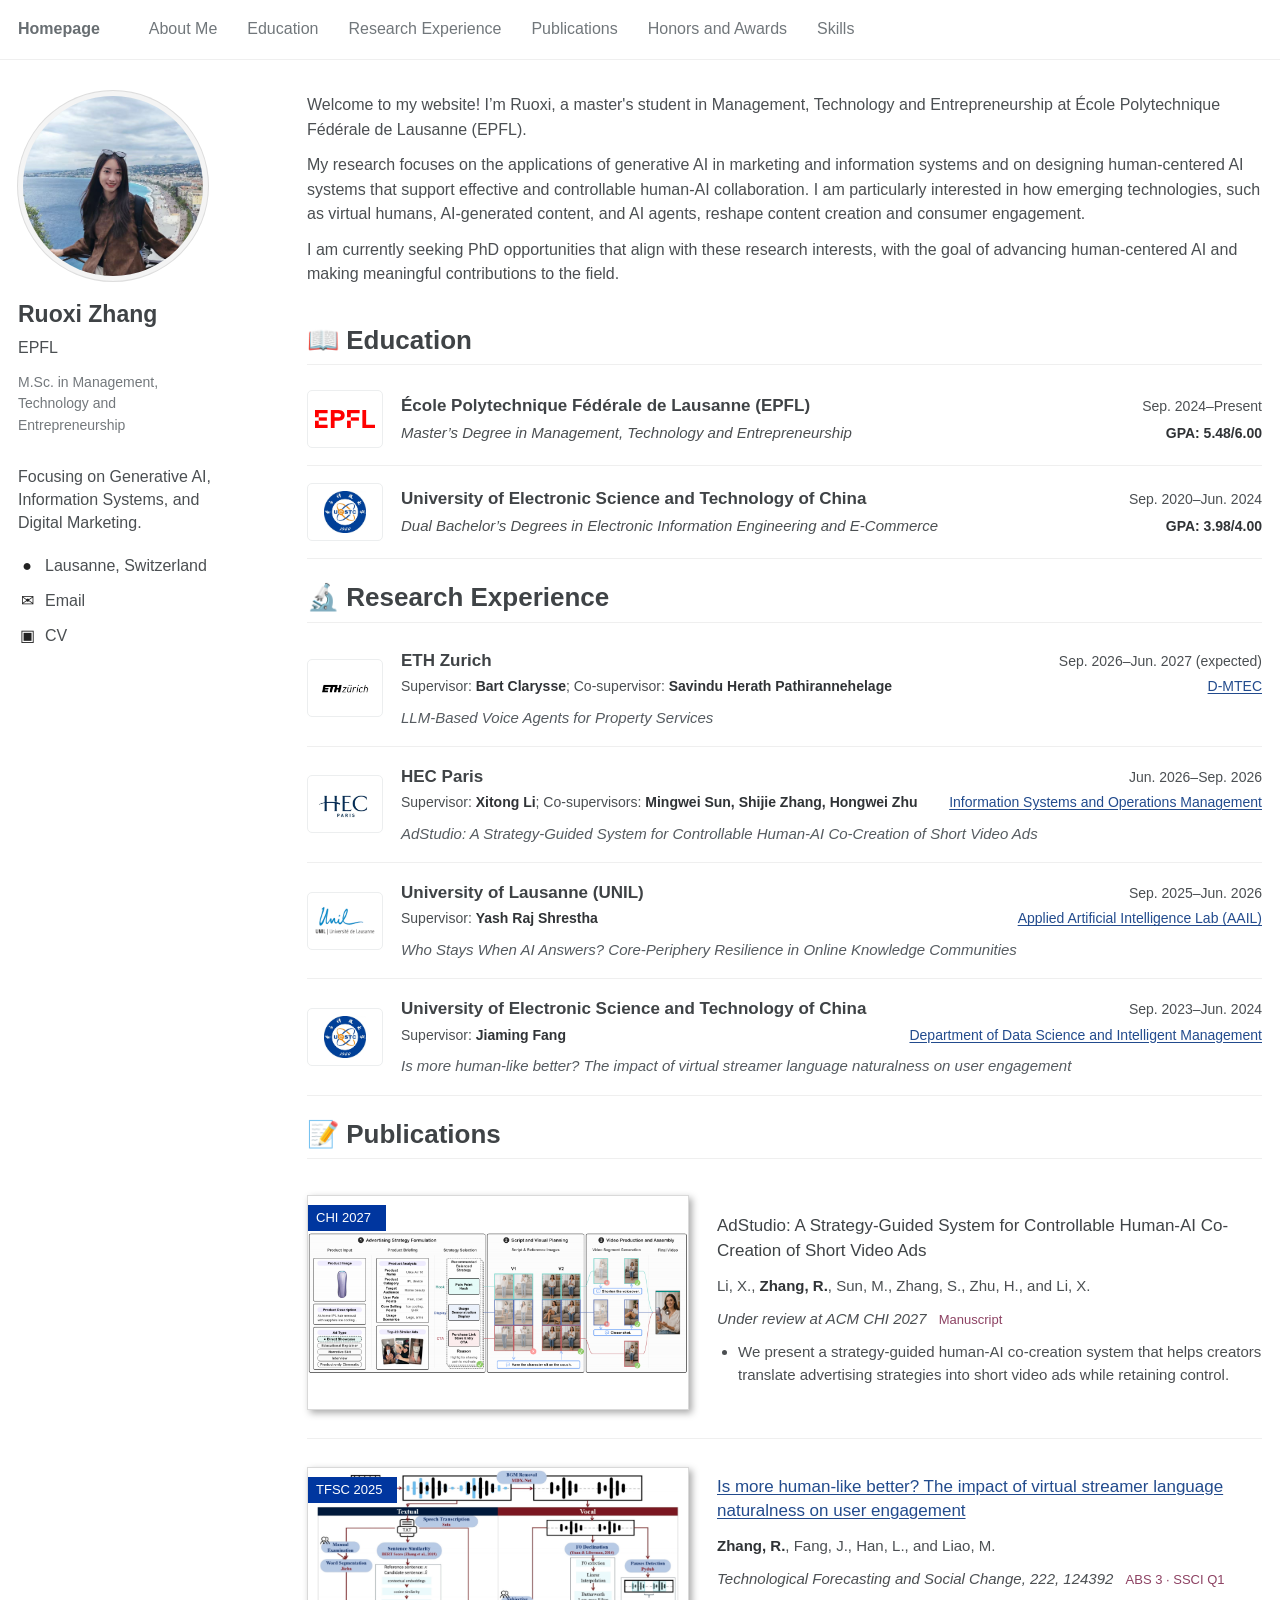
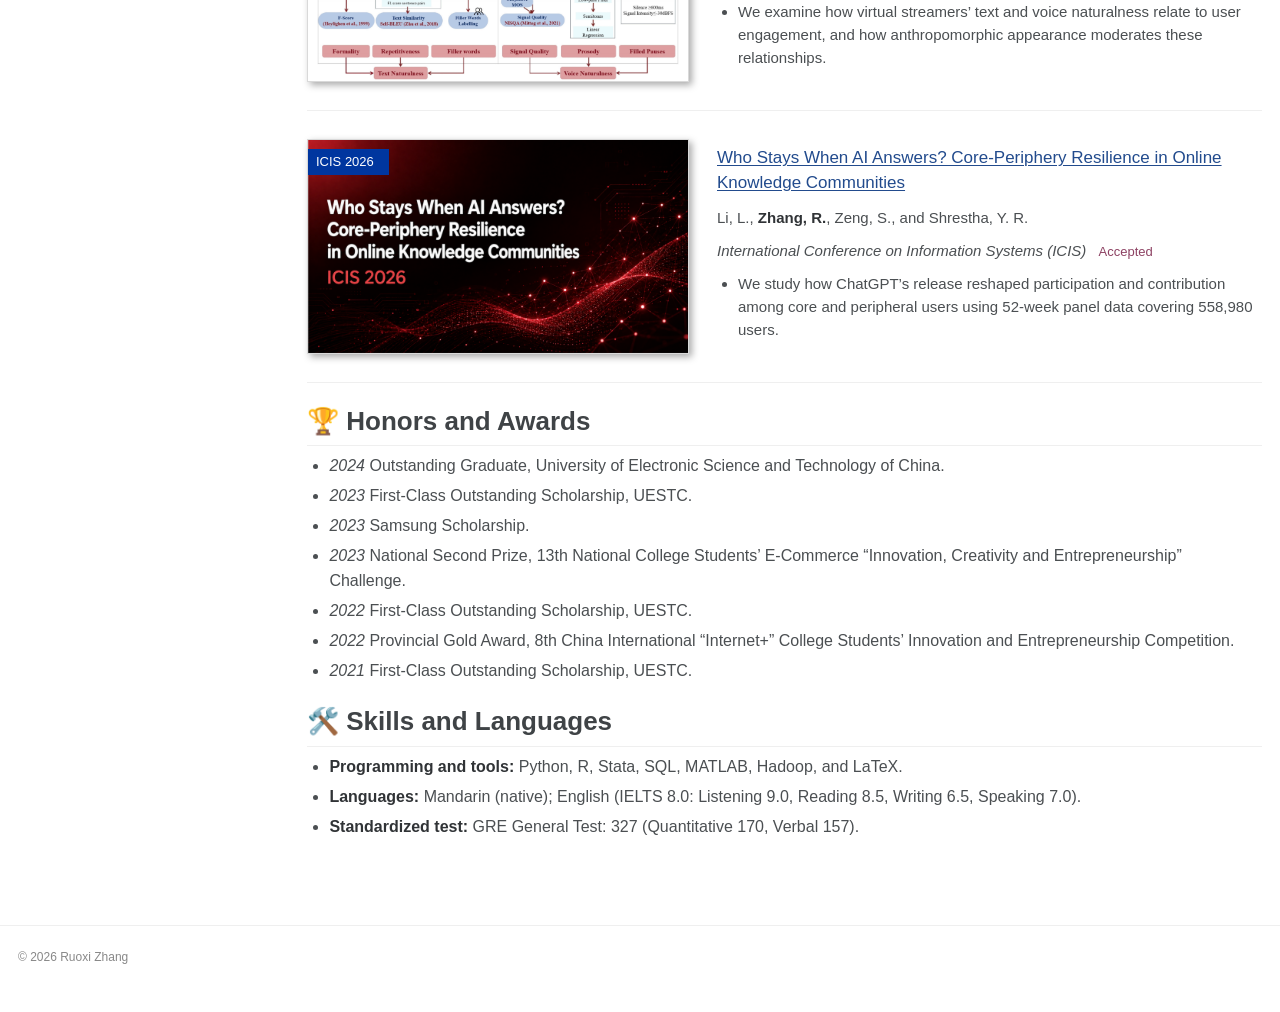
==== index.html @ 3015110b "Add files via upload" ====
<!doctype html><html lang="en"><head><meta charset="utf-8"><meta name="viewport" content="width=device-width,initial-scale=1"><meta name="description" content="Academic homepage of Ruoxi Zhang at EPFL"><title>Ruoxi Zhang - Homepage</title><link rel="icon" href="assets/favicon.svg" type="image/svg+xml"><link rel="stylesheet" href="assets/style.css"></head><body>
<header class="masthead"><nav class="greedy-nav" aria-label="Main navigation"><a class="home" href="#homepage">Homepage</a><a href="#about-me">About Me</a><a href="#education">Education</a><a href="#research">Research Experience</a><a href="#publications">Publications</a><a href="#awards">Honors and Awards</a><a href="#skills">Skills</a></nav></header>
<div id="homepage" class="layout">
  <aside class="sidebar"><div class="avatar"><img src="assets/profile.jpg" alt="Portrait of Ruoxi Zhang"></div><h2>Ruoxi Zhang</h2><p class="institution">EPFL</p><p class="degree">M.Sc. in Management, Technology and Entrepreneurship</p><p class="focus">Focusing on Generative AI, Information Systems, and Digital Marketing.</p><ul class="profile-links"><li><span>●</span>Lausanne, Switzerland</li><li><span>✉</span><a href="mailto:ruoxi.zhang@epfl.ch">Email</a></li><li><span>▣</span><a href="assets/CV_for_PHD_Application.pdf" target="_blank" rel="noopener noreferrer">CV</a></li></ul></aside>
  <main class="page-content">
    <section id="about-me" class="about"><p>Welcome to my website! I’m Ruoxi, a master's student in Management, Technology and Entrepreneurship at École Polytechnique Fédérale de Lausanne (EPFL).</p><p>My research focuses on the applications of generative AI in marketing and information systems and on designing human-centered AI systems that support effective and controllable human-AI collaboration. I am particularly interested in how emerging technologies, such as virtual humans, AI-generated content, and AI agents, reshape content creation and consumer engagement.</p><p>I am currently seeking PhD opportunities that align with these research interests, with the goal of advancing human-centered AI and making meaningful contributions to the field.</p></section>
    <section id="education"><h1>📖 Education</h1><article class="education-entry"><div class="education-logo epfl"><img src="assets/epfl-logo.svg" alt="École Polytechnique Fédérale de Lausanne (EPFL) logo"></div><div class="education-body"><div class="education-head"><h3>École Polytechnique Fédérale de Lausanne (EPFL)</h3><span>Sep. 2024–Present</span></div><div class="education-meta"><em>Master’s Degree in Management, Technology and Entrepreneurship</em><strong>GPA: 5.48/6.00</strong></div></div></article><article class="education-entry"><div class="education-logo uestc"><img src="assets/uestc-logo.png" alt="University of Electronic Science and Technology of China logo"></div><div class="education-body"><div class="education-head"><h3>University of Electronic Science and Technology of China</h3><span>Sep. 2020–Jun. 2024</span></div><div class="education-meta"><em>Dual Bachelor’s Degrees in Electronic Information Engineering and E-Commerce</em><strong>GPA: 3.98/4.00</strong></div></div></article></section>
    <section id="research"><h1>🔬 Research Experience</h1><article class="research-entry"><div class="research-logo eth"><img src="assets/eth-logo.png" alt="ETH Zurich logo"></div><div class="research-body"><div class="research-head"><h3>ETH Zurich</h3><span>Sep. 2026–Jun. 2027 (expected)</span></div><div class="research-meta"><span>Supervisor: <strong>Bart Clarysse</strong>; Co-supervisor: <strong>Savindu Herath Pathirannehelage</strong></span><span><a class="lab-link" href="https://mtec.ethz.ch/" target="_blank" rel="noopener noreferrer">D-MTEC</a></span></div><p class="research-project">LLM-Based Voice Agents for Property Services</p></div></article><article class="research-entry"><div class="research-logo hec"><img src="assets/hec-logo.png" alt="HEC Paris logo"></div><div class="research-body"><div class="research-head"><h3>HEC Paris</h3><span>Jun. 2026–Sep. 2026</span></div><div class="research-meta"><span>Supervisor: <strong>Xitong Li</strong>; Co-supervisors: <strong>Mingwei Sun, Shijie Zhang, Hongwei Zhu</strong></span><span><a class="lab-link" href="https://www.hec.edu/en/faculty-research/departments/information-systems-and-operations-management" target="_blank" rel="noopener noreferrer">Information Systems and Operations Management</a></span></div><p class="research-project">AdStudio: A Strategy-Guided System for Controllable Human-AI Co-Creation of Short Video Ads</p></div></article><article class="research-entry"><div class="research-logo unil"><img src="assets/unil-logo.png" alt="University of Lausanne (UNIL) logo"></div><div class="research-body"><div class="research-head"><h3>University of Lausanne (UNIL)</h3><span>Sep. 2025–Jun. 2026</span></div><div class="research-meta"><span>Supervisor: <strong>Yash Raj Shrestha</strong></span><span><a class="lab-link" href="https://wp.unil.ch/aail/" target="_blank" rel="noopener noreferrer">Applied Artificial Intelligence Lab (AAIL)</a></span></div><p class="research-project">Who Stays When AI Answers? Core-Periphery Resilience in Online Knowledge Communities</p></div></article><article class="research-entry"><div class="research-logo uestc"><img src="assets/uestc-logo.png" alt="University of Electronic Science and Technology of China logo"></div><div class="research-body"><div class="research-head"><h3>University of Electronic Science and Technology of China</h3><span>Sep. 2023–Jun. 2024</span></div><div class="research-meta"><span>Supervisor: <strong>Jiaming Fang</strong></span><span><a class="lab-link" href="https://en.uestc.edu.cn/Academics/Schools.htm" target="_blank" rel="noopener noreferrer">Department of Data Science and Intelligent Management</a></span></div><p class="research-project">Is more human-like better? The impact of virtual streamer language naturalness on user engagement</p></div></article></section>
    <section id="publications"><h1>📝 Publications</h1><article class="paper-box"><div class="paper-image adstudio"><span class="badge">CHI 2027</span><img src="assets/chi.png" alt="Visual overview for AdStudio: A Strategy-Guided System for Controllable Human-AI Co-Creation of Short Video Ads"></div><div class="paper-text"><h3>AdStudio: A Strategy-Guided System for Controllable Human-AI Co-Creation of Short Video Ads</h3><p>Li, X., <strong>Zhang, R.</strong>, Sun, M., Zhang, S., Zhu, H., and Li, X.</p><p><em>Under review at ACM CHI 2027</em> <span class="pub-note">Manuscript</span></p><ul><li>We present a strategy-guided human-AI co-creation system that helps creators translate advertising strategies into short video ads while retaining control.</li></ul></div></article><article class="paper-box"><div class="paper-image streamer"><span class="badge">TFSC 2025</span><img src="assets/tfsc.png" alt="Visual overview for Is more human-like better? The impact of virtual streamer language naturalness on user engagement"></div><div class="paper-text"><h3><a href="https://doi.org/10.1016/j.techfore.2025.124392" target="_blank" rel="noopener noreferrer">Is more human-like better? The impact of virtual streamer language naturalness on user engagement</a></h3><p><strong>Zhang, R.</strong>, Fang, J., Han, L., and Liao, M.</p><p><em>Technological Forecasting and Social Change, 222, 124392</em> <span class="pub-note">ABS 3 · SSCI Q1</span></p><ul><li>We examine how virtual streamers’ text and voice naturalness relate to user engagement, and how anthropomorphic appearance moderates these relationships.</li></ul></div></article><article class="paper-box"><div class="paper-image community"><span class="badge">ICIS 2026</span><img src="assets/icis.png" alt="Visual overview for Who Stays When AI Answers? Core-Periphery Resilience in Online Knowledge Communities"></div><div class="paper-text"><h3><a href="https://wp.unil.ch/aail/paper-accepted-who-stays-when-ai-answers-core-periphery-resilience-in-online-knowledge-communities/" target="_blank" rel="noopener noreferrer">Who Stays When AI Answers? Core-Periphery Resilience in Online Knowledge Communities</a></h3><p>Li, L., <strong>Zhang, R.</strong>, Zeng, S., and Shrestha, Y. R.</p><p><em>International Conference on Information Systems (ICIS)</em> <span class="pub-note">Accepted</span></p><ul><li>We study how ChatGPT’s release reshaped participation and contribution among core and peripheral users using 52-week panel data covering 558,980 users.</li></ul></div></article></section>
    <section id="awards"><h1>🏆 Honors and Awards</h1><ul><li><em>2024</em> Outstanding Graduate, University of Electronic Science and Technology of China.</li><li><em>2023</em> First-Class Outstanding Scholarship, UESTC.</li><li><em>2023</em> Samsung Scholarship.</li><li><em>2023</em> National Second Prize, 13th National College Students’ E-Commerce “Innovation, Creativity and Entrepreneurship” Challenge.</li><li><em>2022</em> First-Class Outstanding Scholarship, UESTC.</li><li><em>2022</em> Provincial Gold Award, 8th China International “Internet+” College Students’ Innovation and Entrepreneurship Competition.</li><li><em>2021</em> First-Class Outstanding Scholarship, UESTC.</li></ul></section>
    <section id="skills"><h1>🛠️ Skills and Languages</h1><ul><li><strong>Programming and tools:</strong> Python, R, Stata, SQL, MATLAB, Hadoop, and LaTeX.</li><li><strong>Languages:</strong> Mandarin (native); English (IELTS 8.0: Listening 9.0, Reading 8.5, Writing 6.5, Speaking 7.0).</li><li><strong>Standardized test:</strong> GRE General Test: 327 (Quantitative 170, Verbal 157).</li></ul></section>
  </main>
</div>
<footer>© 2026 Ruoxi Zhang</footer></body></html>
---- assets/style.css ----
:root{--text:#4b4f52;--heading:#3f4346;--blue:#224b8d;--line:#efefef;--font:'Trebuchet MS',Helvetica,sans-serif}
*{box-sizing:border-box}html{scroll-behavior:smooth;scroll-padding-top:74px}body{margin:0;background:#fff;color:var(--text);font-family:var(--font);font-size:16px;line-height:1.55}a{color:var(--blue);text-decoration:underline;text-underline-offset:2px}a:hover{color:#102c59}p{margin:0 0 .65em}strong{color:#303336}ul{margin:.4em 0 1em;padding-left:1.4em}li{margin:.32em 0}h1,h2,h3,h4{color:var(--heading)}
.masthead{position:sticky;top:0;z-index:20;background:#fff;border-bottom:1px solid var(--line)}.greedy-nav{display:flex;align-items:center;gap:0;max-width:1280px;margin:0 auto;padding:7px 18px;overflow-x:auto;white-space:nowrap}.greedy-nav a{display:block;margin:0 15px;padding:10px 0;color:#71777b;text-decoration:none}.greedy-nav a:hover{color:#333}.greedy-nav .home{margin-left:0;margin-right:34px;font-weight:700;color:#686e72}
.layout{display:grid;grid-template-columns:245px minmax(0,1fr);gap:44px;max-width:1280px;margin:0 auto;padding:30px 18px 70px}.sidebar{position:sticky;top:91px;align-self:start}.avatar{display:flex;align-items:center;justify-content:center;width:190px;height:190px;border:5px solid #f4f4f4;border-radius:50%;background:linear-gradient(145deg,#d9e5ef,#8ea9bd);color:white;font-size:48px;font-weight:700;letter-spacing:-3px;box-shadow:0 0 0 1px #ddd}.sidebar h2{margin:16px 0 4px;font-size:23px}.sidebar p{max-width:205px}.institution{font-size:16px}.degree{color:#73787c;font-size:14px}.focus{margin-top:28px;line-height:1.45}.profile-links{list-style:none;padding:0;margin-top:20px}.profile-links li{display:flex;align-items:center;gap:9px;margin:10px 0}.profile-links span{width:18px;color:#222;text-align:center}.profile-links a{color:inherit;text-decoration:none}.profile-links a:hover{text-decoration:underline}
.page-content{min-width:0}.about{padding:3px 0 4px;font-size:16px}.page-content section{scroll-margin-top:74px}.page-content h1{margin:22px 0 8px;padding-bottom:8px;border-bottom:1px solid var(--line);font-size:26px;line-height:1.25}.news-list{margin-top:10px}.news-list em{display:inline-block;min-width:68px}.paper-box{display:flex;align-items:center;gap:28px;padding:28px 0;border-bottom:1px solid var(--line)}.paper-visual{position:relative;flex:0 0 40%;min-height:205px;overflow:hidden;border:1px solid #d9d9d9;background:#fafafa;box-shadow:3px 3px 7px #aaa}.badge{position:absolute;z-index:3;top:9px;left:-7px;padding:3px 15px;color:#fff;background:#00369f;font-size:13px}.mini-title{position:absolute;top:47px;left:20px;right:20px;color:#39434b;font-size:15px;font-weight:700;line-height:1.25}.diagram{position:absolute;left:20px;right:20px;bottom:21px;height:88px;border-top:1px solid #cfd7dd;background:linear-gradient(180deg,#fff,#edf2f5)}.diagram i{position:absolute;bottom:14px;width:44px;height:44px;border-radius:4px;background:#86a8bf}.diagram i:nth-child(1){left:7%}.diagram i:nth-child(2){left:40%;height:60px;background:#d29a80}.diagram i:nth-child(3){right:7%;height:35px;background:#809d81}.diagram b{position:absolute;top:41px;width:20%;height:2px;background:#5e6c75}.diagram b:nth-of-type(1){left:23%}.diagram b:nth-of-type(2){right:23%}.community .diagram i{border-radius:50%;width:38px;height:38px}.community .diagram i:nth-child(2){height:55px;width:55px}.community .diagram b{transform:rotate(-8deg)}.danmu .diagram{background:repeating-linear-gradient(0deg,#fff 0,#fff 18px,#e8edf0 19px)}.danmu .diagram i{bottom:22px;width:8px;border-radius:8px;background:#356a9a}.danmu .diagram i:nth-child(1){left:16%;height:25px}.danmu .diagram i:nth-child(2){left:45%;height:64px;background:#e08364}.danmu .diagram i:nth-child(3){right:16%;height:45px;background:#6f9a73}.adstudio .diagram i{width:25%;height:48px;border:2px solid #7397b2;background:#dfeaf2}.adstudio .diagram i:nth-child(1){left:2%}.adstudio .diagram i:nth-child(2){left:38%;height:48px;background:#f1e1cf;border-color:#c69a70}.adstudio .diagram i:nth-child(3){right:2%;height:48px;background:#e1eadf;border-color:#819b77}.paper-text{flex:1;min-width:0}.paper-text h3{margin:0 0 10px;font-size:17px;font-weight:400;line-height:1.45}.paper-text p{font-size:15px}.paper-text ul{font-size:15px;margin-bottom:0}.pub-note{margin-left:8px;color:#8d4263;font-size:13px}.research-entry{padding:20px 0;border-bottom:1px solid var(--line)}.research-head,.research-meta{display:flex;justify-content:space-between;gap:20px}.research-head h3{margin:0;font-size:17px}.research-head span,.research-meta{font-size:14px}.research-meta{margin:3px 0 10px}.research-entry h4{margin:7px 0;font-size:16px;font-style:italic}.research-entry ul{font-size:15px}footer{max-width:1280px;margin:0 auto;padding:22px 18px 45px;border-top:1px solid var(--line);color:#888;font-size:12px}
@media(max-width:924px){html{scroll-padding-top:64px}.greedy-nav{padding:5px 14px}.greedy-nav a{margin:0 11px;font-size:14px}.greedy-nav .home{margin-right:16px}.layout{display:block;padding:22px 20px 55px}.sidebar{position:static;display:grid;grid-template-columns:120px 1fr;gap:0 20px;margin-bottom:24px}.avatar{grid-row:1/6;width:120px;height:120px;font-size:32px}.sidebar h2{margin:7px 0 1px}.sidebar p{max-width:none;margin-bottom:2px}.sidebar .degree{font-size:13px}.sidebar .focus{margin-top:8px}.profile-links{grid-column:1/-1;display:flex;flex-wrap:wrap;gap:4px 20px;margin:13px 0 0}.about{padding-top:0}.paper-box{align-items:flex-start}.paper-visual{min-height:180px}}
@media(max-width:680px){body{font-size:15px}.layout{padding-left:15px;padding-right:15px}.sidebar{grid-template-columns:95px 1fr;gap:0 14px}.avatar{width:95px;height:95px;font-size:26px}.sidebar h2{font-size:20px}.sidebar .focus{grid-column:1/-1;margin-top:15px}.paper-box{display:block;padding:22px 0}.paper-visual{width:100%;min-height:190px;margin-bottom:18px}.research-head,.research-meta{display:block}.research-head span,.research-meta span{display:block;margin-top:3px}.page-content h1{font-size:23px}.news-list{padding-left:1.25em}.news-list em{min-width:52px}.profile-links{font-size:14px}}
@media(prefers-reduced-motion:reduce){html{scroll-behavior:auto}}@media print{.masthead{position:static}.layout{display:block}.sidebar{position:static}.paper-visual{box-shadow:none}.page-content section{break-inside:avoid}}

/* Publication images supplied by the author */
.paper-image{position:relative;flex:0 0 40%;height:205px;overflow:hidden;border:1px solid #d9d9d9;background:#fff;box-shadow:3px 3px 7px #aaa}
.paper-image img{display:block;width:100%;height:100%;object-fit:contain;object-position:center;background:#fff}
.paper-image.community img{object-fit:cover;object-position:center 72%}
@media(max-width:924px){.paper-image{height:180px}}
@media(max-width:680px){.paper-image{width:100%;height:190px;margin-bottom:18px}}

/* Harmonized publication artwork and portrait crop */
.paper-image,.paper-visual{aspect-ratio:16/9;height:auto;min-height:0}
.paper-image img{object-fit:contain;object-position:center}
.paper-image.community img{object-fit:cover;object-position:center}
.avatar{overflow:hidden;background:#e9eef2}
.avatar img{display:block;width:100%;height:100%;object-fit:cover;object-position:50% 57%;transform:scale(1.42)}
@media(max-width:924px){.paper-image,.paper-visual{height:auto;min-height:0}}
@media(max-width:680px){.paper-image,.paper-visual{height:auto;min-height:0}}

/* Compact education and research entries */
.education-entry,.research-entry{padding:17px 0;border-bottom:1px solid var(--line)}
.education-head,.education-meta,.research-head,.research-meta{display:flex;justify-content:space-between;align-items:baseline;gap:24px}
.education-head h3,.research-head h3{margin:0;font-size:17px}
.education-head>span,.research-head>span{flex:0 0 auto;font-size:14px}
.education-meta,.research-meta{margin-top:2px;font-size:14px}
.education-meta em{font-size:15px}
.education-meta strong{flex:0 0 auto}
.research-meta{margin-bottom:0}
.research-project{margin:8px 0 0;font-size:15px;font-style:italic;color:#555b60}
.research-entry ul{display:none}
@media(max-width:680px){
  .education-head,.education-meta,.research-head,.research-meta{display:block}
  .education-head>span,.education-meta strong,.research-head>span,.research-meta span{display:block;margin-top:3px}
}

/* University marks in Education */
.education-entry{display:grid;grid-template-columns:76px minmax(0,1fr);gap:18px;align-items:center}
.education-logo{display:flex;align-items:center;justify-content:center;width:76px;height:58px;padding:7px;border:1px solid #eceeef;border-radius:5px;background:#fff}
.education-logo img{display:block;max-width:100%;max-height:100%;object-fit:contain}
.education-logo.epfl img{width:62px}
.education-logo.uestc{justify-content:center;overflow:hidden;background:#fff}
.education-logo.uestc img{width:46px;height:46px;max-width:100%;max-height:100%;object-fit:contain}
.education-body{min-width:0}
.research-entry{display:grid;grid-template-columns:76px minmax(0,1fr);gap:18px;align-items:center}
.research-logo{display:flex;align-items:center;justify-content:center;width:76px;height:58px;padding:7px;border:1px solid #eceeef;border-radius:5px;background:#fff;overflow:hidden}
.research-logo img{display:block;max-width:100%;max-height:100%;object-fit:contain}
.research-logo.uestc img{width:46px;height:46px}
.research-body{min-width:0}
@media(max-width:680px){
  .education-entry{grid-template-columns:58px minmax(0,1fr);gap:12px;align-items:start}
  .education-logo{width:58px;height:48px;padding:6px}
  .research-entry{grid-template-columns:58px minmax(0,1fr);gap:12px;align-items:start}
  .research-logo{width:58px;height:48px;padding:6px}
  .research-logo.uestc img{width:38px;height:38px}
}
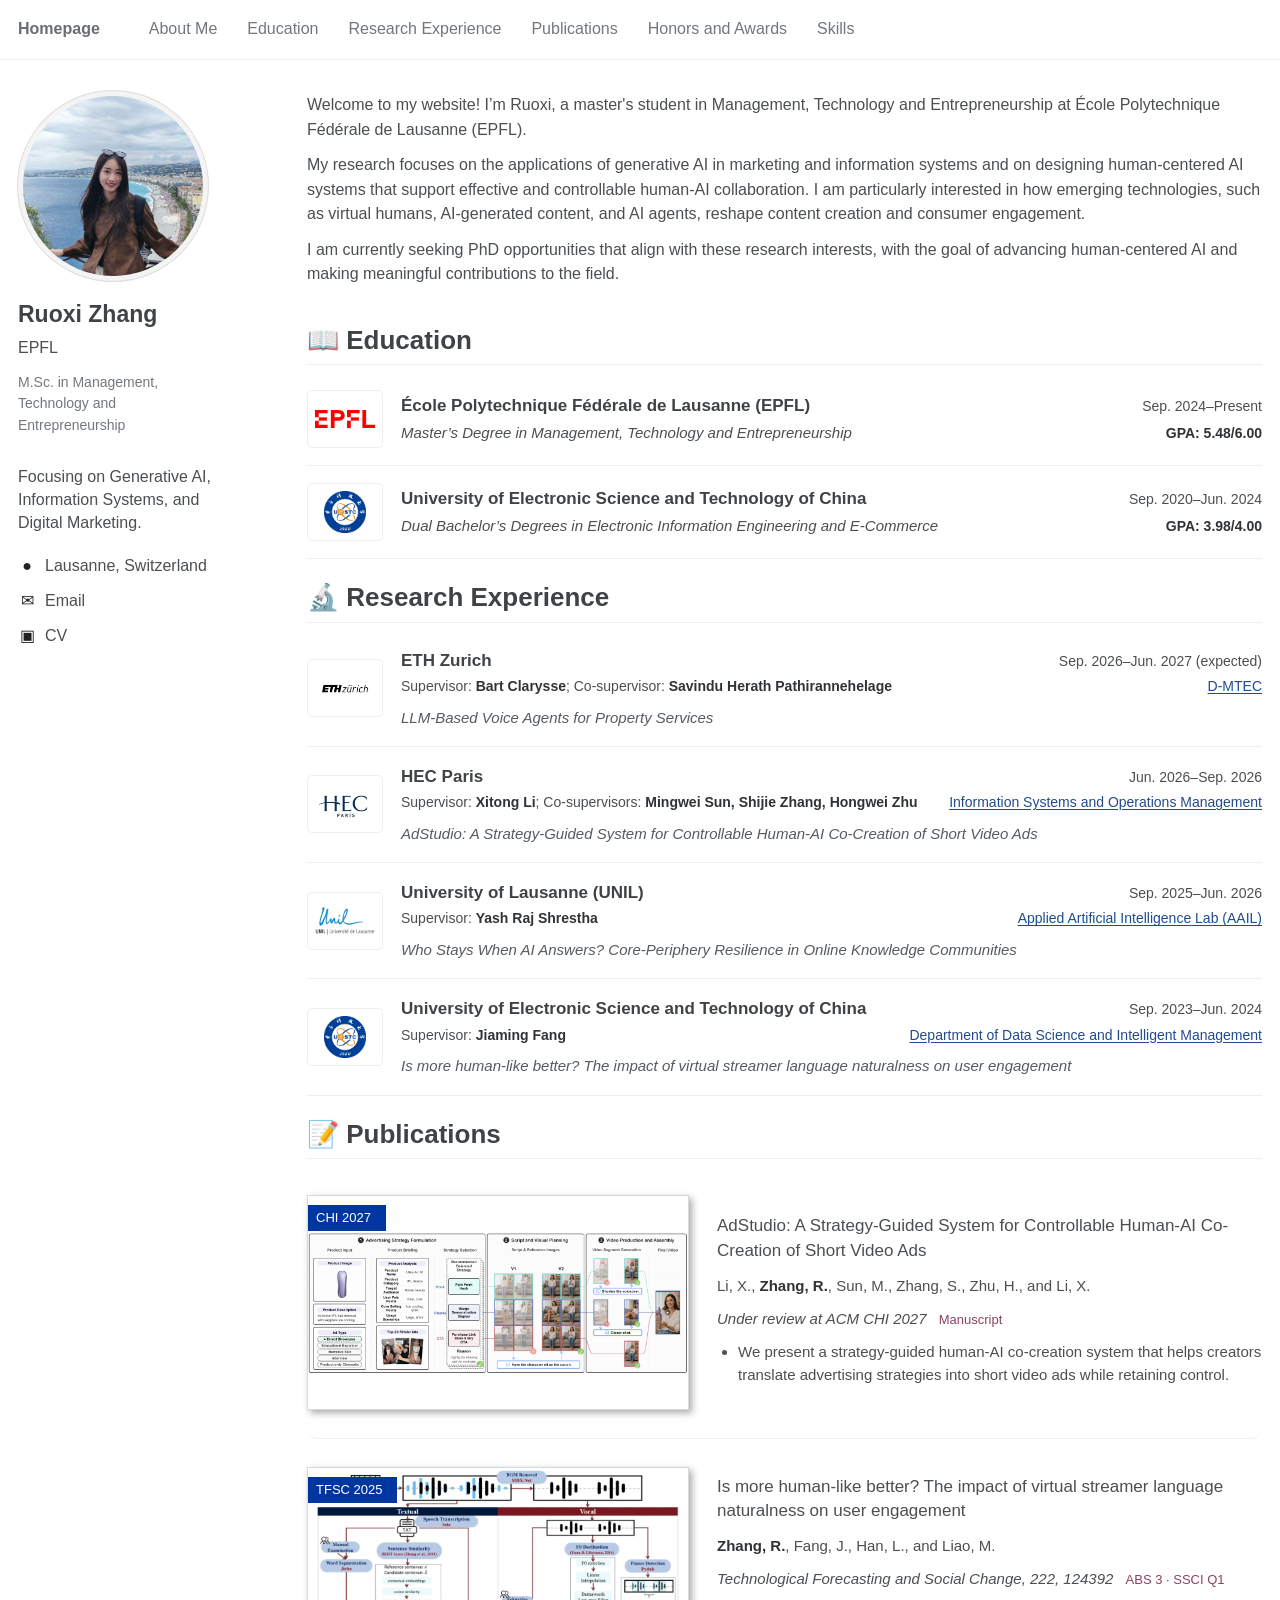
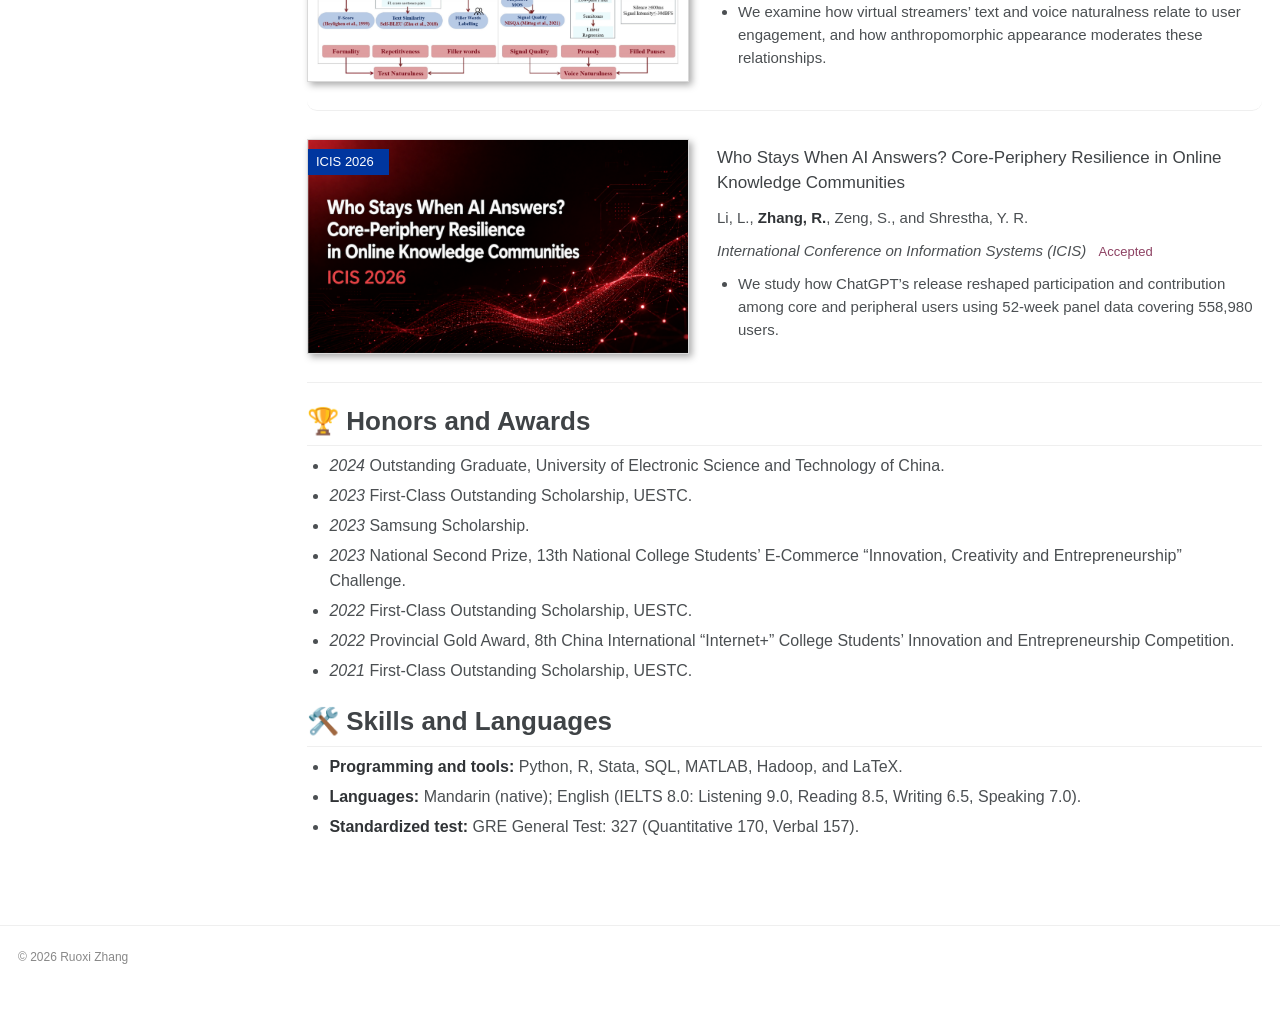
==== commit ef32dcbf: "Update research pages and optimized website assets" ====
--- a/index.html
+++ b/index.html
@@ -1,4 +1,4 @@
-<!doctype html><html lang="en"><head><meta charset="utf-8"><meta name="viewport" content="width=device-width,initial-scale=1"><meta name="description" content="Academic homepage of Ruoxi Zhang at EPFL"><title>Ruoxi Zhang - Homepage</title><link rel="icon" href="assets/favicon.svg" type="image/svg+xml"><link rel="stylesheet" href="assets/style.css"></head><body>
+<!doctype html><html lang="en"><head><meta charset="utf-8"><meta name="viewport" content="width=device-width,initial-scale=1"><meta name="description" content="Academic homepage of Ruoxi Zhang at EPFL"><title>Ruoxi Zhang - Homepage</title><link rel="icon" href="assets/favicon.svg" type="image/svg+xml"><link rel="stylesheet" href="assets/style.css"><script defer src="projects/publication-cards.js?v=2"></script></head><body>
 <header class="masthead"><nav class="greedy-nav" aria-label="Main navigation"><a class="home" href="#homepage">Homepage</a><a href="#about-me">About Me</a><a href="#education">Education</a><a href="#research">Research Experience</a><a href="#publications">Publications</a><a href="#awards">Honors and Awards</a><a href="#skills">Skills</a></nav></header>
 <div id="homepage" class="layout">
   <aside class="sidebar"><div class="avatar"><img src="assets/profile.jpg" alt="Portrait of Ruoxi Zhang"></div><h2>Ruoxi Zhang</h2><p class="institution">EPFL</p><p class="degree">M.Sc. in Management, Technology and Entrepreneurship</p><p class="focus">Focusing on Generative AI, Information Systems, and Digital Marketing.</p><ul class="profile-links"><li><span>●</span>Lausanne, Switzerland</li><li><span>✉</span><a href="mailto:ruoxi.zhang@epfl.ch">Email</a></li><li><span>▣</span><a href="assets/CV_for_PHD_Application.pdf" target="_blank" rel="noopener noreferrer">CV</a></li></ul></aside>
@@ -6,9 +6,9 @@
     <section id="about-me" class="about"><p>Welcome to my website! I’m Ruoxi, a master's student in Management, Technology and Entrepreneurship at École Polytechnique Fédérale de Lausanne (EPFL).</p><p>My research focuses on the applications of generative AI in marketing and information systems and on designing human-centered AI systems that support effective and controllable human-AI collaboration. I am particularly interested in how emerging technologies, such as virtual humans, AI-generated content, and AI agents, reshape content creation and consumer engagement.</p><p>I am currently seeking PhD opportunities that align with these research interests, with the goal of advancing human-centered AI and making meaningful contributions to the field.</p></section>
     <section id="education"><h1>📖 Education</h1><article class="education-entry"><div class="education-logo epfl"><img src="assets/epfl-logo.svg" alt="École Polytechnique Fédérale de Lausanne (EPFL) logo"></div><div class="education-body"><div class="education-head"><h3>École Polytechnique Fédérale de Lausanne (EPFL)</h3><span>Sep. 2024–Present</span></div><div class="education-meta"><em>Master’s Degree in Management, Technology and Entrepreneurship</em><strong>GPA: 5.48/6.00</strong></div></div></article><article class="education-entry"><div class="education-logo uestc"><img src="assets/uestc-logo.png" alt="University of Electronic Science and Technology of China logo"></div><div class="education-body"><div class="education-head"><h3>University of Electronic Science and Technology of China</h3><span>Sep. 2020–Jun. 2024</span></div><div class="education-meta"><em>Dual Bachelor’s Degrees in Electronic Information Engineering and E-Commerce</em><strong>GPA: 3.98/4.00</strong></div></div></article></section>
     <section id="research"><h1>🔬 Research Experience</h1><article class="research-entry"><div class="research-logo eth"><img src="assets/eth-logo.png" alt="ETH Zurich logo"></div><div class="research-body"><div class="research-head"><h3>ETH Zurich</h3><span>Sep. 2026–Jun. 2027 (expected)</span></div><div class="research-meta"><span>Supervisor: <strong>Bart Clarysse</strong>; Co-supervisor: <strong>Savindu Herath Pathirannehelage</strong></span><span><a class="lab-link" href="https://mtec.ethz.ch/" target="_blank" rel="noopener noreferrer">D-MTEC</a></span></div><p class="research-project">LLM-Based Voice Agents for Property Services</p></div></article><article class="research-entry"><div class="research-logo hec"><img src="assets/hec-logo.png" alt="HEC Paris logo"></div><div class="research-body"><div class="research-head"><h3>HEC Paris</h3><span>Jun. 2026–Sep. 2026</span></div><div class="research-meta"><span>Supervisor: <strong>Xitong Li</strong>; Co-supervisors: <strong>Mingwei Sun, Shijie Zhang, Hongwei Zhu</strong></span><span><a class="lab-link" href="https://www.hec.edu/en/faculty-research/departments/information-systems-and-operations-management" target="_blank" rel="noopener noreferrer">Information Systems and Operations Management</a></span></div><p class="research-project">AdStudio: A Strategy-Guided System for Controllable Human-AI Co-Creation of Short Video Ads</p></div></article><article class="research-entry"><div class="research-logo unil"><img src="assets/unil-logo.png" alt="University of Lausanne (UNIL) logo"></div><div class="research-body"><div class="research-head"><h3>University of Lausanne (UNIL)</h3><span>Sep. 2025–Jun. 2026</span></div><div class="research-meta"><span>Supervisor: <strong>Yash Raj Shrestha</strong></span><span><a class="lab-link" href="https://wp.unil.ch/aail/" target="_blank" rel="noopener noreferrer">Applied Artificial Intelligence Lab (AAIL)</a></span></div><p class="research-project">Who Stays When AI Answers? Core-Periphery Resilience in Online Knowledge Communities</p></div></article><article class="research-entry"><div class="research-logo uestc"><img src="assets/uestc-logo.png" alt="University of Electronic Science and Technology of China logo"></div><div class="research-body"><div class="research-head"><h3>University of Electronic Science and Technology of China</h3><span>Sep. 2023–Jun. 2024</span></div><div class="research-meta"><span>Supervisor: <strong>Jiaming Fang</strong></span><span><a class="lab-link" href="https://en.uestc.edu.cn/Academics/Schools.htm" target="_blank" rel="noopener noreferrer">Department of Data Science and Intelligent Management</a></span></div><p class="research-project">Is more human-like better? The impact of virtual streamer language naturalness on user engagement</p></div></article></section>
-    <section id="publications"><h1>📝 Publications</h1><article class="paper-box"><div class="paper-image adstudio"><span class="badge">CHI 2027</span><img src="assets/chi.png" alt="Visual overview for AdStudio: A Strategy-Guided System for Controllable Human-AI Co-Creation of Short Video Ads"></div><div class="paper-text"><h3>AdStudio: A Strategy-Guided System for Controllable Human-AI Co-Creation of Short Video Ads</h3><p>Li, X., <strong>Zhang, R.</strong>, Sun, M., Zhang, S., Zhu, H., and Li, X.</p><p><em>Under review at ACM CHI 2027</em> <span class="pub-note">Manuscript</span></p><ul><li>We present a strategy-guided human-AI co-creation system that helps creators translate advertising strategies into short video ads while retaining control.</li></ul></div></article><article class="paper-box"><div class="paper-image streamer"><span class="badge">TFSC 2025</span><img src="assets/tfsc.png" alt="Visual overview for Is more human-like better? The impact of virtual streamer language naturalness on user engagement"></div><div class="paper-text"><h3><a href="https://doi.org/10.1016/j.techfore.2025.124392" target="_blank" rel="noopener noreferrer">Is more human-like better? The impact of virtual streamer language naturalness on user engagement</a></h3><p><strong>Zhang, R.</strong>, Fang, J., Han, L., and Liao, M.</p><p><em>Technological Forecasting and Social Change, 222, 124392</em> <span class="pub-note">ABS 3 · SSCI Q1</span></p><ul><li>We examine how virtual streamers’ text and voice naturalness relate to user engagement, and how anthropomorphic appearance moderates these relationships.</li></ul></div></article><article class="paper-box"><div class="paper-image community"><span class="badge">ICIS 2026</span><img src="assets/icis.png" alt="Visual overview for Who Stays When AI Answers? Core-Periphery Resilience in Online Knowledge Communities"></div><div class="paper-text"><h3><a href="https://wp.unil.ch/aail/paper-accepted-who-stays-when-ai-answers-core-periphery-resilience-in-online-knowledge-communities/" target="_blank" rel="noopener noreferrer">Who Stays When AI Answers? Core-Periphery Resilience in Online Knowledge Communities</a></h3><p>Li, L., <strong>Zhang, R.</strong>, Zeng, S., and Shrestha, Y. R.</p><p><em>International Conference on Information Systems (ICIS)</em> <span class="pub-note">Accepted</span></p><ul><li>We study how ChatGPT’s release reshaped participation and contribution among core and peripheral users using 52-week panel data covering 558,980 users.</li></ul></div></article></section>
+    <section id="publications"><h1>📝 Publications</h1><article class="paper-box"><div class="paper-image adstudio"><span class="badge">CHI 2027</span><img src="assets/chi.png" alt="Visual overview for AdStudio: A Strategy-Guided System for Controllable Human-AI Co-Creation of Short Video Ads"></div><div class="paper-text"><h3>AdStudio: A Strategy-Guided System for Controllable Human-AI Co-Creation of Short Video Ads</h3><p>Li, X., <strong>Zhang, R.</strong>, Sun, M., Zhang, S., Zhu, H., and Li, X.</p><p><em>Under review at ACM CHI 2027</em> <span class="pub-note">Manuscript</span></p><ul><li>We present a strategy-guided human-AI co-creation system that helps creators translate advertising strategies into short video ads while retaining control.</li></ul></div></article><article class="paper-box"><div class="paper-image streamer"><span class="badge">TFSC 2025</span><img src="assets/tfsc.png" alt="Visual overview for Is more human-like better? The impact of virtual streamer language naturalness on user engagement"></div><div class="paper-text"><h3><a href="https://doi.org/10.1016/j.techfore.2025.124392" target="_blank" rel="noopener noreferrer">Is more human-like better? The impact of virtual streamer language naturalness on user engagement</a></h3><p><strong>Zhang, R.</strong>, Fang, J., Han, L., and Liao, M.</p><p><em>Technological Forecasting and Social Change, 222, 124392</em> <span class="pub-note">ABS 3 · SSCI Q1</span></p><ul><li>We examine how virtual streamers’ text and voice naturalness relate to user engagement, and how anthropomorphic appearance moderates these relationships.</li></ul></div></article><article class="paper-box"><div class="paper-image community"><span class="badge">ICIS 2026</span><img src="assets/icis.png" alt="Visual overview for Who Stays When AI Answers? Core-Periphery Resilience in Online Knowledge Communities"></div><div class="paper-text"><h3>Who Stays When AI Answers? Core-Periphery Resilience in Online Knowledge Communities</h3><p>Li, L., <strong>Zhang, R.</strong>, Zeng, S., and Shrestha, Y. R.</p><p><em>International Conference on Information Systems (ICIS)</em> <span class="pub-note">Accepted</span></p><ul><li>We study how ChatGPT’s release reshaped participation and contribution among core and peripheral users using 52-week panel data covering 558,980 users.</li></ul></div></article></section>
     <section id="awards"><h1>🏆 Honors and Awards</h1><ul><li><em>2024</em> Outstanding Graduate, University of Electronic Science and Technology of China.</li><li><em>2023</em> First-Class Outstanding Scholarship, UESTC.</li><li><em>2023</em> Samsung Scholarship.</li><li><em>2023</em> National Second Prize, 13th National College Students’ E-Commerce “Innovation, Creativity and Entrepreneurship” Challenge.</li><li><em>2022</em> First-Class Outstanding Scholarship, UESTC.</li><li><em>2022</em> Provincial Gold Award, 8th China International “Internet+” College Students’ Innovation and Entrepreneurship Competition.</li><li><em>2021</em> First-Class Outstanding Scholarship, UESTC.</li></ul></section>
     <section id="skills"><h1>🛠️ Skills and Languages</h1><ul><li><strong>Programming and tools:</strong> Python, R, Stata, SQL, MATLAB, Hadoop, and LaTeX.</li><li><strong>Languages:</strong> Mandarin (native); English (IELTS 8.0: Listening 9.0, Reading 8.5, Writing 6.5, Speaking 7.0).</li><li><strong>Standardized test:</strong> GRE General Test: 327 (Quantitative 170, Verbal 157).</li></ul></section>
   </main>
 </div>
-<footer>© 2026 Ruoxi Zhang</footer></body></html>+<footer>© 2026 Ruoxi Zhang</footer></body></html>
--- a/assets/style.css
+++ b/assets/style.css
@@ -1,4 +1,4 @@
-:root{--text:#4b4f52;--heading:#3f4346;--blue:#224b8d;--line:#efefef;--font:'Trebuchet MS',Helvetica,sans-serif}
+:root{--text:#4b4f52;--heading:#3f4346;--blue:#224b8d;--line:#efefef;--font:'Helvetica Neue',Arial,sans-serif}
 *{box-sizing:border-box}html{scroll-behavior:smooth;scroll-padding-top:74px}body{margin:0;background:#fff;color:var(--text);font-family:var(--font);font-size:16px;line-height:1.55}a{color:var(--blue);text-decoration:underline;text-underline-offset:2px}a:hover{color:#102c59}p{margin:0 0 .65em}strong{color:#303336}ul{margin:.4em 0 1em;padding-left:1.4em}li{margin:.32em 0}h1,h2,h3,h4{color:var(--heading)}
 .masthead{position:sticky;top:0;z-index:20;background:#fff;border-bottom:1px solid var(--line)}.greedy-nav{display:flex;align-items:center;gap:0;max-width:1280px;margin:0 auto;padding:7px 18px;overflow-x:auto;white-space:nowrap}.greedy-nav a{display:block;margin:0 15px;padding:10px 0;color:#71777b;text-decoration:none}.greedy-nav a:hover{color:#333}.greedy-nav .home{margin-left:0;margin-right:34px;font-weight:700;color:#686e72}
 .layout{display:grid;grid-template-columns:245px minmax(0,1fr);gap:44px;max-width:1280px;margin:0 auto;padding:30px 18px 70px}.sidebar{position:sticky;top:91px;align-self:start}.avatar{display:flex;align-items:center;justify-content:center;width:190px;height:190px;border:5px solid #f4f4f4;border-radius:50%;background:linear-gradient(145deg,#d9e5ef,#8ea9bd);color:white;font-size:48px;font-weight:700;letter-spacing:-3px;box-shadow:0 0 0 1px #ddd}.sidebar h2{margin:16px 0 4px;font-size:23px}.sidebar p{max-width:205px}.institution{font-size:16px}.degree{color:#73787c;font-size:14px}.focus{margin-top:28px;line-height:1.45}.profile-links{list-style:none;padding:0;margin-top:20px}.profile-links li{display:flex;align-items:center;gap:9px;margin:10px 0}.profile-links span{width:18px;color:#222;text-align:center}.profile-links a{color:inherit;text-decoration:none}.profile-links a:hover{text-decoration:underline}
